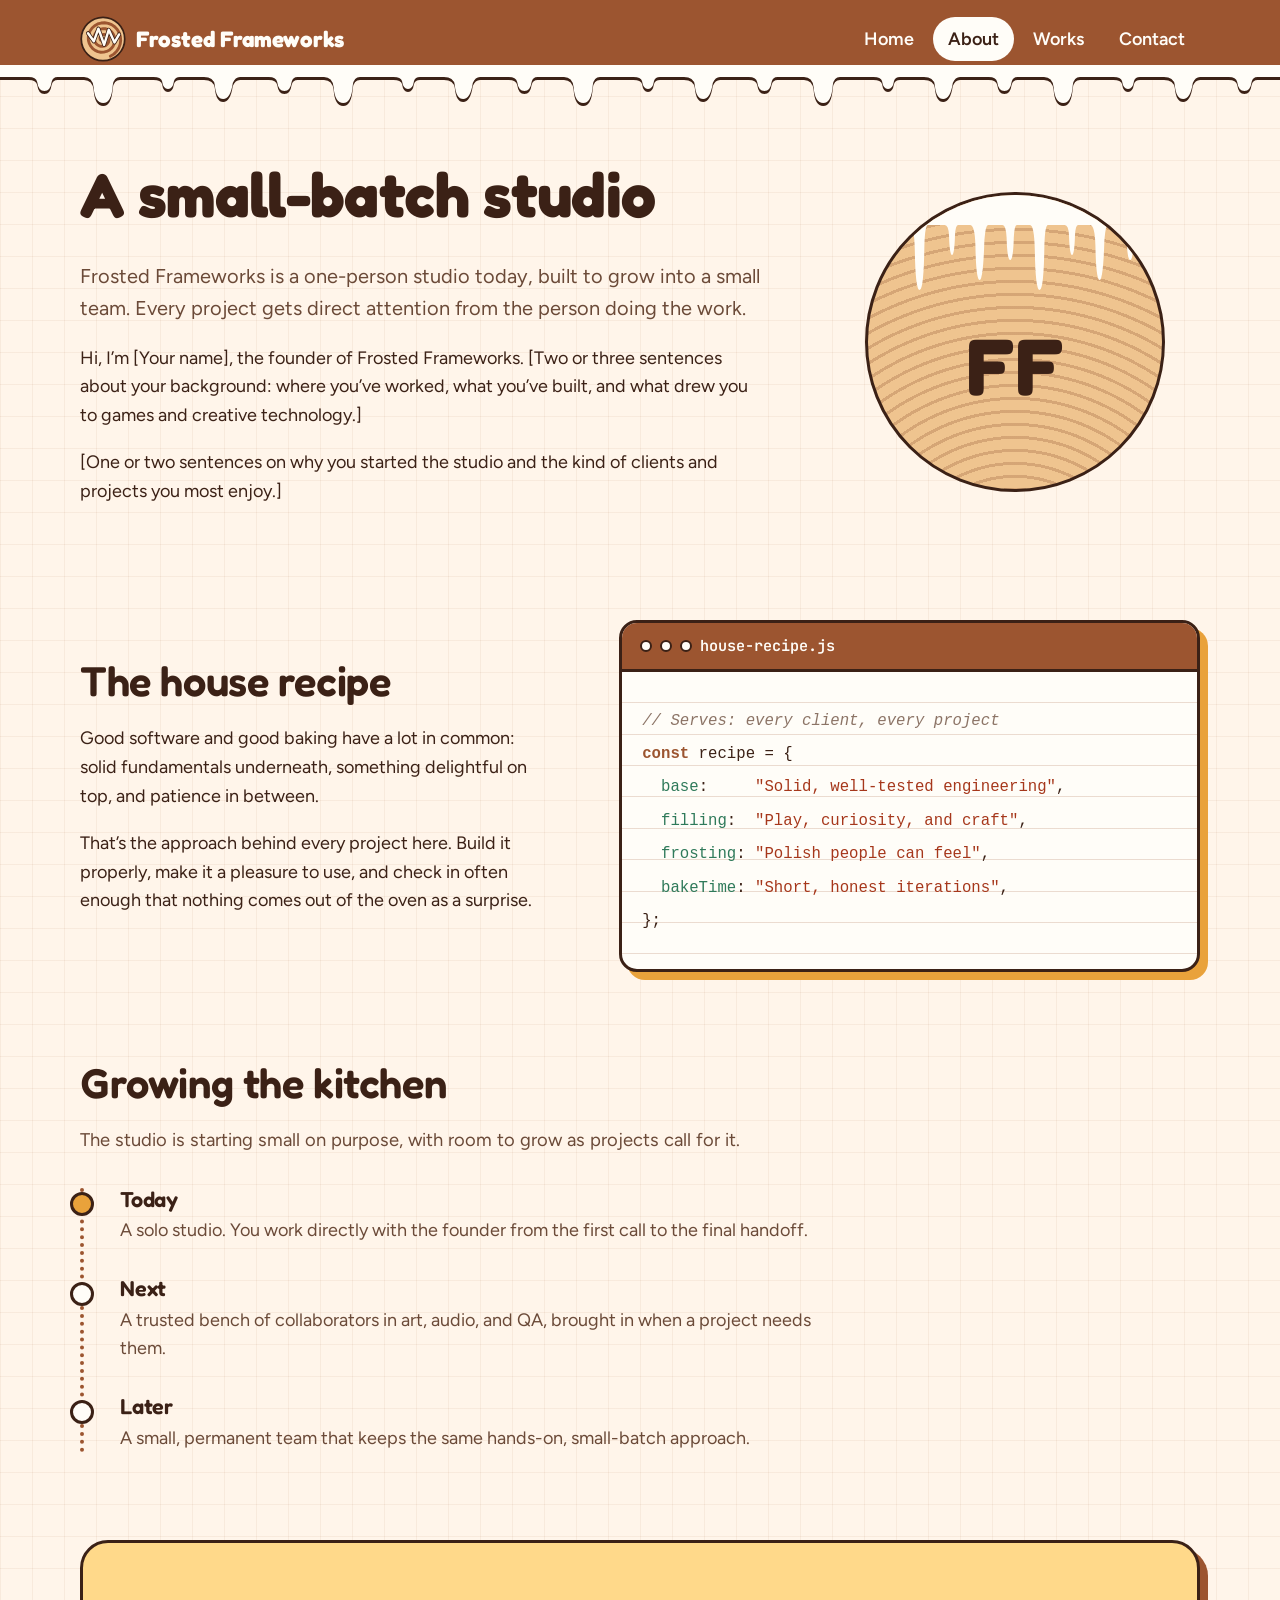
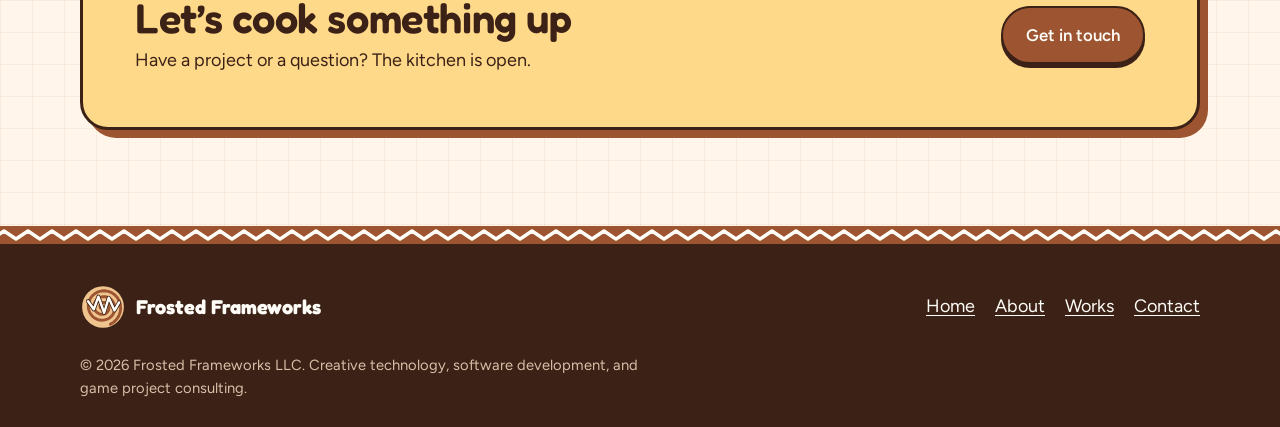
==== about.html @ f28d5090 "Initial Pass" ====
<!doctype html>
<html lang="en">
<head>
  <meta charset="utf-8">
  <meta name="viewport" content="width=device-width, initial-scale=1">
  <title>About | Frosted Frameworks</title>
  <meta name="description" content="Frosted Frameworks is a small-batch creative technology and software studio, built to grow.">
  <link rel="icon" href="favicon.svg" type="image/svg+xml">
  <link rel="preconnect" href="https://fonts.googleapis.com">
  <link rel="preconnect" href="https://fonts.gstatic.com" crossorigin>
  <link href="https://fonts.googleapis.com/css2?family=Fredoka:wght@500;600;700&family=Figtree:wght@400;500;600&family=JetBrains+Mono:wght@400;600&display=swap" rel="stylesheet">
  <link rel="stylesheet" href="css/style.css">
  <script>document.documentElement.classList.add('js')</script>
  <script src="js/main.js" defer></script>
</head>
<body>
<a class="skip" href="#main">Skip to content</a>
<header class="site-header">
  <div class="wrap header-inner">
    <a class="brand" href="index.html"><svg viewBox="0 0 80 80" class="logo" aria-hidden="true"><circle cx="40.0" cy="40.0" r="37.8" fill="#EFC48F" stroke="#3B2116" stroke-width="3.0"/><path d="M40.0 40.0 L40.4 40.1 L40.6 40.3 L40.9 40.7 L40.9 41.1 L40.8 41.6 L40.5 42.1 L40.1 42.5 L39.5 42.8 L38.7 43.0 L37.9 42.9 L37.0 42.6 L36.2 42.1 L35.5 41.3 L35.0 40.3 L34.7 39.2 L34.7 37.9 L35.0 36.6 L35.6 35.3 L36.5 34.1 L37.8 33.2 L39.3 32.5 L41.0 32.2 L42.8 32.2 L44.6 32.7 L46.4 33.7 L47.9 35.0 L49.1 36.7 L50.0 38.8 L50.4 41.0 L50.2 43.4 L49.6 45.7 L48.3 47.9 L46.6 49.8 L44.5 51.4 L41.9 52.4 L39.1 52.9 L36.3 52.7 L33.4 51.9 L30.7 50.5 L28.4 48.4 L26.5 45.8 L25.2 42.8 L24.6 39.5 L24.7 36.0 L25.6 32.6 L27.3 29.4 L29.7 26.6 L32.7 24.4 L36.2 22.8 L40.1 22.1 L44.1 22.2 L48.0 23.2 L51.7 25.0 L55.0 27.7 L57.6 31.1 L59.5 35.1 L60.4 39.5 L60.4 44.0 L59.4 48.5 L57.4 52.7 L54.4 56.5 L50.6 59.6 L46.2 61.7 L41.3 62.9 L36.2 63.0 L31.2 62.0 L26.4 59.8 L22.1 56.6 L18.6 52.5 L16.1 47.6 L14.6 42.2 L14.4 36.6 L15.4 31.0 L17.7 25.6 L21.1 20.8 L25.5 16.9 L30.8 13.9 L36.7 12.2 L42.9 11.8 L49.1 12.8 L55.0 15.1 L60.3 18.7 L64.8 23.4 L68.1 29.1 L70.2 35.5 L70.8 42.2 L69.9 48.9 L67.6 55.4 L63.8 61.3 L58.8 66.3 L52.7 70.1" fill="none" stroke="#9C5530" stroke-width="5.0" stroke-linecap="round" stroke-linejoin="round"/><path d="M14.0 30.0 24.0 44.0 32.0 22.0 42.0 50.0 50.0 24.0 60.0 46.0 68.0 32.0" fill="none" stroke="#3B2116" stroke-width="7.0" stroke-linecap="round" stroke-linejoin="round"/><path d="M14.0 30.0 24.0 44.0 32.0 22.0 42.0 50.0 50.0 24.0 60.0 46.0 68.0 32.0" fill="none" stroke="#FFFDF8" stroke-width="4.2" stroke-linecap="round" stroke-linejoin="round"/></svg><span>Frosted Frameworks</span></a>
    <button class="nav-toggle" type="button" aria-expanded="false" aria-controls="site-nav">Menu</button>
    <nav id="site-nav" class="site-nav" aria-label="Main">
      <ul>
        <li><a href="index.html">Home</a></li>
        <li><a href="about.html" aria-current="page">About</a></li>
        <li><a href="works.html">Works</a></li>
        <li><a href="contact.html">Contact</a></li>
      </ul>
    </nav>
  </div>
</header>
<div class="glaze" aria-hidden="true"><div class="drip"></div></div>
<main id="main">
<section class="page-hero">
  <div class="wrap about-intro">
    <div>
      <h1>A small-batch studio</h1>
      <p class="lead">Frosted Frameworks is a one-person studio today, built to grow into a small team. Every project gets direct attention from the person doing the work.</p>
      <!-- EDIT: Replace the bracketed text with your own story. -->
      <p>Hi, I&rsquo;m [Your name], the founder of Frosted Frameworks. [Two or three sentences about your background: where you&rsquo;ve worked, what you&rsquo;ve built, and what drew you to games and creative technology.]</p>
      <p>[One or two sentences on why you started the studio and the kind of clients and projects you most enjoy.]</p>
    </div>
    <!-- EDIT: To use a photo, add <img src="images/you.jpg" alt="[Your name]"> inside this div. -->
    <div class="portrait" aria-hidden="true"><span>FF</span></div>
  </div>
</section>

<section class="section" aria-labelledby="recipe-title">
  <div class="wrap recipe-grid">
    <div>
      <h2 id="recipe-title">The house recipe</h2>
      <p>Good software and good baking have a lot in common: solid fundamentals underneath, something delightful on top, and patience in between.</p>
      <p>That&rsquo;s the approach behind every project here. Build it properly, make it a pleasure to use, and check in often enough that nothing comes out of the oven as a surprise.</p>
    </div>
    <div class="recipe">
      <div class="recipe-top"><i></i><i></i><i></i><span>house-recipe.js</span></div>
<pre><code><span class="tok-c">// Serves: every client, every project</span>
<span class="tok-k">const</span> recipe = {
  <span class="tok-p">base</span>:     <span class="tok-s">"Solid, well-tested engineering"</span>,
  <span class="tok-p">filling</span>:  <span class="tok-s">"Play, curiosity, and craft"</span>,
  <span class="tok-p">frosting</span>: <span class="tok-s">"Polish people can feel"</span>,
  <span class="tok-p">bakeTime</span>: <span class="tok-s">"Short, honest iterations"</span>,
};</code></pre>
    </div>
  </div>
</section>

<section class="section" aria-labelledby="growth-title" style="padding-top:0">
  <div class="wrap">
    <h2 id="growth-title">Growing the kitchen</h2>
    <p class="section-intro">The studio is starting small on purpose, with room to grow as projects call for it.</p>
    <ol class="timeline">
      <li class="now"><h3>Today</h3><p>A solo studio. You work directly with the founder from the first call to the final handoff.</p></li>
      <li><h3>Next</h3><p>A trusted bench of collaborators in art, audio, and QA, brought in when a project needs them.</p></li>
      <li><h3>Later</h3><p>A small, permanent team that keeps the same hands-on, small-batch approach.</p></li>
    </ol>
  </div>
</section>

<section class="wrap" aria-labelledby="cta-title">
  <div class="cta">
    <div>
      <h2 id="cta-title">Let&rsquo;s cook something up</h2>
      <p>Have a project or a question? The kitchen is open.</p>
    </div>
    <a class="btn btn-primary" href="contact.html">Get in touch</a>
  </div>
</section>
</main>
<footer class="site-footer">
  <div class="wrap footer-inner">
    <a class="brand" href="index.html"><svg viewBox="0 0 80 80" class="logo" aria-hidden="true"><circle cx="40.0" cy="40.0" r="37.8" fill="#EFC48F" stroke="#3B2116" stroke-width="3.0"/><path d="M40.0 40.0 L40.4 40.1 L40.6 40.3 L40.9 40.7 L40.9 41.1 L40.8 41.6 L40.5 42.1 L40.1 42.5 L39.5 42.8 L38.7 43.0 L37.9 42.9 L37.0 42.6 L36.2 42.1 L35.5 41.3 L35.0 40.3 L34.7 39.2 L34.7 37.9 L35.0 36.6 L35.6 35.3 L36.5 34.1 L37.8 33.2 L39.3 32.5 L41.0 32.2 L42.8 32.2 L44.6 32.7 L46.4 33.7 L47.9 35.0 L49.1 36.7 L50.0 38.8 L50.4 41.0 L50.2 43.4 L49.6 45.7 L48.3 47.9 L46.6 49.8 L44.5 51.4 L41.9 52.4 L39.1 52.9 L36.3 52.7 L33.4 51.9 L30.7 50.5 L28.4 48.4 L26.5 45.8 L25.2 42.8 L24.6 39.5 L24.7 36.0 L25.6 32.6 L27.3 29.4 L29.7 26.6 L32.7 24.4 L36.2 22.8 L40.1 22.1 L44.1 22.2 L48.0 23.2 L51.7 25.0 L55.0 27.7 L57.6 31.1 L59.5 35.1 L60.4 39.5 L60.4 44.0 L59.4 48.5 L57.4 52.7 L54.4 56.5 L50.6 59.6 L46.2 61.7 L41.3 62.9 L36.2 63.0 L31.2 62.0 L26.4 59.8 L22.1 56.6 L18.6 52.5 L16.1 47.6 L14.6 42.2 L14.4 36.6 L15.4 31.0 L17.7 25.6 L21.1 20.8 L25.5 16.9 L30.8 13.9 L36.7 12.2 L42.9 11.8 L49.1 12.8 L55.0 15.1 L60.3 18.7 L64.8 23.4 L68.1 29.1 L70.2 35.5 L70.8 42.2 L69.9 48.9 L67.6 55.4 L63.8 61.3 L58.8 66.3 L52.7 70.1" fill="none" stroke="#9C5530" stroke-width="5.0" stroke-linecap="round" stroke-linejoin="round"/><path d="M14.0 30.0 24.0 44.0 32.0 22.0 42.0 50.0 50.0 24.0 60.0 46.0 68.0 32.0" fill="none" stroke="#3B2116" stroke-width="7.0" stroke-linecap="round" stroke-linejoin="round"/><path d="M14.0 30.0 24.0 44.0 32.0 22.0 42.0 50.0 50.0 24.0 60.0 46.0 68.0 32.0" fill="none" stroke="#FFFDF8" stroke-width="4.2" stroke-linecap="round" stroke-linejoin="round"/></svg><span>Frosted Frameworks</span></a>
    <nav aria-label="Footer">
      <ul>
          <li><a href="index.html">Home</a></li>
          <li><a href="about.html">About</a></li>
          <li><a href="works.html">Works</a></li>
          <li><a href="contact.html">Contact</a></li>
      </ul>
    </nav>
    <p class="footer-note">&copy; <span data-year>2026</span> Frosted Frameworks LLC. Creative technology, software development, and game project consulting.</p>
  </div>
</footer>
</body>
</html>
---- css/style.css ----
/* ==========================================================
   Frosted Frameworks — site styles
   Palette, type and the frosting "drip" live in :root so the
   whole look can be retuned in one place.
   ========================================================== */

:root {
  --dough: #FFF5EA;          /* page background */
  --glaze: #FFFDF8;          /* cream-cheese icing */
  --ink: #3B2116;            /* text, outlines (espresso) */
  --ink-soft: #6B4A38;
  --cinnamon: #9C5530;       /* primary */
  --cinnamon-deep: #5A2D18;  /* menu board */
  --caramel: #E9A23B;
  --butter: #FFD98A;
  --pecan: #B8693A;
  --bun: #EFC48F;            /* baked dough */
  --link: #8E3A16;
  --grid: rgba(156, 85, 48, 0.07);

  --display: "Fredoka", "Trebuchet MS", "Segoe UI", sans-serif;
  --body: "Figtree", system-ui, -apple-system, "Segoe UI", Roboto, sans-serif;
  --mono: "JetBrains Mono", ui-monospace, "SFMono-Regular", Consolas, monospace;

  /* The signature icing drip, used as a CSS mask */
  --drip: url("data:image/svg+xml,%3Csvg xmlns='http://www.w3.org/2000/svg' viewBox='0 0 200 40' preserveAspectRatio='none'%3E%3Cpath d='M0 0H200V12Q196 12 194 18Q192 34 186 34Q180 34 179 20Q178 12 170 12H150Q146 12 145 16Q144 24 140 24Q136 24 135 16Q134 12 128 12H100Q95 12 94 20Q93 38 86 38Q79 38 78 22Q77 12 70 12H48Q44 12 43 17Q42 26 37 26Q32 26 31 17Q30 12 24 12H0Z'/%3E%3C/svg%3E");
  /* Cinnamon swirl crumb, used on cake tiers and the portrait */
  --swirl: repeating-radial-gradient(circle at 50% 135%, transparent 0 10px, rgba(122, 58, 28, 0.22) 10px 13px);

  color-scheme: light;
}

*, *::before, *::after { box-sizing: border-box; }

html { scroll-behavior: smooth; }

body {
  margin: 0;
  font-family: var(--body);
  font-size: 1.125rem;
  line-height: 1.6;
  color: var(--ink);
  background-color: var(--dough);
  background-image:
    linear-gradient(var(--grid) 1px, transparent 1px),
    linear-gradient(90deg, var(--grid) 1px, transparent 1px);
  background-size: 32px 32px;
  -webkit-font-smoothing: antialiased;
}

h1, h2, h3 {
  font-family: var(--display);
  font-weight: 600;
  line-height: 1.1;
  margin: 0 0 0.5em;
  letter-spacing: -0.01em;
}
h2 { font-size: clamp(1.9rem, 3.6vw, 2.6rem); }
h3 { font-size: 1.35rem; }

p { margin: 0 0 1em; max-width: 62ch; }
a { color: var(--link); text-underline-offset: 0.18em; }
img { max-width: 100%; display: block; }

::selection { background: var(--butter); color: var(--ink); }

:focus-visible {
  outline: 3px solid var(--ink);
  outline-offset: 3px;
  border-radius: 6px;
}

.wrap { width: min(1120px, 100% - 2.5rem); margin-inline: auto; }

.skip {
  position: absolute; left: 1rem; top: -4rem; z-index: 100;
  background: var(--ink); color: #fff; padding: 0.6rem 1rem; border-radius: 8px;
}
.skip:focus { top: 1rem; }

.visually-hidden {
  position: absolute; width: 1px; height: 1px; overflow: hidden;
  clip: rect(0 0 0 0); white-space: nowrap;
}

/* ---------- Header + frosting drip ---------- */

.site-header { background: var(--cinnamon); }
.site-header :focus-visible { outline-color: var(--glaze); }

.header-inner {
  display: flex; align-items: center; justify-content: space-between;
  gap: 1rem; padding-block: 1rem 1.1rem;
}

.brand {
  display: flex; align-items: center; gap: 0.6rem;
  text-decoration: none; color: var(--glaze);
  font-family: var(--display); font-weight: 700; font-size: 1.4rem;
}
.brand svg { width: 46px; height: 46px; flex: none; }

.site-nav ul { list-style: none; display: flex; gap: 0.25rem; margin: 0; padding: 0; }
.site-nav a {
  display: block; padding: 0.5rem 0.95rem; border-radius: 999px;
  text-decoration: none; color: var(--glaze); font-weight: 600;
}
.site-nav a:hover { background: rgba(255, 253, 248, 0.18); }
.site-nav a[aria-current="page"] { background: var(--glaze); color: var(--ink); }

.nav-toggle {
  display: none;
  font: inherit; font-weight: 600; color: var(--ink);
  background: var(--glaze); border: 2.5px solid var(--ink);
  border-radius: 999px; padding: 0.4rem 1rem; cursor: pointer;
}

/* White icing poured over the bottom of the header */
.glaze { position: relative; z-index: 2; margin-top: -15px; filter: drop-shadow(0 3px 0 var(--ink)); }
.drip {
  height: 44px;
  background: var(--glaze);
  -webkit-mask: var(--drip) repeat-x 0 0 / 240px 40px;
          mask: var(--drip) repeat-x 0 0 / 240px 40px;
}

@media (max-width: 760px) {
  .header-inner { flex-wrap: wrap; }
  .js .nav-toggle { display: inline-block; }
  .js .site-nav { display: none; width: 100%; }
  .js .site-nav.open { display: block; }
  .site-nav ul { flex-direction: column; padding-block: 0.5rem; }
  .site-nav:not(.open) ul { flex-direction: row; flex-wrap: wrap; }
}

/* ---------- Buttons ---------- */

.btn {
  display: inline-flex; align-items: center; justify-content: center;
  padding: 0.85rem 1.45rem; border-radius: 999px;
  font: inherit; font-weight: 600; font-size: 1.05rem;
  text-decoration: none; color: var(--ink);
  border: 2.5px solid var(--ink); box-shadow: 0 4px 0 var(--ink);
  cursor: pointer; transition: transform 0.08s, box-shadow 0.08s;
}
.btn:active { transform: translateY(3px); box-shadow: 0 1px 0 var(--ink); }
.btn-primary { background: var(--cinnamon); color: var(--glaze); }
.btn-primary:hover { background: #B0643B; }
.btn-secondary { background: var(--glaze); }
.btn-secondary:hover { background: #FFF0DC; }
.btn[disabled] { opacity: 0.7; cursor: progress; }

/* ---------- Sections ---------- */

.section { padding-block: clamp(3rem, 7vw, 5.5rem); }
.section-intro { color: var(--ink-soft); font-size: 1.15rem; }
.lead { font-size: 1.25rem; color: var(--ink-soft); }

/* ---------- Home hero + cake ---------- */

.hero { position: relative; overflow: hidden; padding-block: clamp(1.5rem, 5vw, 4rem) clamp(3rem, 7vw, 5rem); }
.hero > .wrap { position: relative; z-index: 1; }

.hero-grid {
  display: grid; grid-template-columns: 1.15fr 0.85fr;
  gap: clamp(2rem, 5vw, 4rem); align-items: center;
}
.hero h1 { font-size: clamp(2.6rem, 6.2vw, 4.5rem); font-weight: 700; max-width: 15ch; }
.hero-actions { display: flex; flex-wrap: wrap; gap: 1rem; margin-top: 1.75rem; }

.sprinkles { position: absolute; inset: 0; pointer-events: none; z-index: 0; }
.sprinkles span {
  position: absolute; width: 20px; height: 7px; border-radius: 4px;
  border: 2px solid var(--ink); opacity: 0.9;
}
.sprinkles span.px { width: 11px; height: 11px; border-radius: 2px; }

.cake {
  position: relative; isolation: isolate;
  display: flex; flex-direction: column; align-items: center;
  width: min(430px, 94%); margin-inline: auto; padding-top: 18px;
}
.topper { position: relative; z-index: 3; margin-bottom: -22px; line-height: 0; }
.topper svg { display: block; }
.tier {
  position: relative; z-index: 1; overflow: hidden; margin-top: -3px;
  border: 3px solid var(--ink); border-radius: 16px 16px 8px 8px;
  padding: 2.6rem 1rem 1.1rem; text-align: center;
  font-family: var(--mono); font-weight: 600; font-size: clamp(0.85rem, 1.6vw, 1rem);
}
.tier::before {
  content: ""; position: absolute; left: 0; right: 0; top: 0; height: 36px;
  filter: drop-shadow(0 2px 0 rgba(59, 33, 22, 0.55));
  background: var(--frost);
  -webkit-mask: var(--drip) repeat-x 0 0 / 96px 36px;
          mask: var(--drip) repeat-x 0 0 / 96px 36px;
}
.tier span { position: relative; background: var(--glaze); border: 2px solid var(--ink); padding: 0.15rem 0.55rem; border-radius: 6px; }
.tier-top  { width: 56%;  background: var(--swirl), var(--butter); --frost: var(--glaze); }
.tier-mid  { width: 78%;  background: var(--swirl), var(--bun); --frost: var(--caramel); }
.tier-base { width: 100%; background: var(--swirl), #D9925A; --frost: var(--glaze); padding-block: 2.9rem 1.5rem; }
.plate {
  position: relative; z-index: 0; width: 116%; height: 26px; margin-top: -12px;
  background: var(--glaze); border: 3px solid var(--ink); border-radius: 50%;
}
.cake-caption { margin: 1.25rem auto 0; text-align: center; font-size: 0.95rem; color: var(--ink-soft); }

/* One orchestrated moment: the cake stacks itself on load */
@keyframes stack {
  from { transform: translateY(-70px); opacity: 0; }
  to   { transform: none; opacity: 1; }
}
.tier, .topper { animation: stack 0.6s cubic-bezier(0.3, 1.45, 0.5, 1) both; }
.tier-base { animation-delay: 0.15s; }
.tier-mid  { animation-delay: 0.4s; }
.tier-top  { animation-delay: 0.65s; }
.topper    { animation-delay: 0.95s; }

/* ---------- Menu board (chalkboard / terminal) ---------- */

.board {
  background: var(--cinnamon-deep); color: var(--glaze);
  border-radius: 28px; padding: clamp(1.75rem, 5vw, 3.5rem);
  outline: 2px dashed rgba(255, 255, 255, 0.22); outline-offset: -14px;
}
.board h2 { color: var(--butter); }
.board .section-intro { color: #F1DCC8; }

.menu { list-style: none; padding: 0; margin: 2.25rem 0 0; display: grid; gap: 2.25rem; }
.menu-head { display: flex; align-items: baseline; gap: 0.8rem; }
.menu-head h3 { margin: 0; font-size: clamp(1.3rem, 2.6vw, 1.75rem); color: var(--glaze); }
.leader { flex: 1; min-width: 2rem; border-bottom: 3px dotted rgba(233, 162, 59, 0.7); transform: translateY(-0.3em); }
.glyph { font-family: var(--mono); color: var(--butter); white-space: nowrap; }
.menu p { color: #F1DCC8; margin: 0.6rem 0 0; }

@media (max-width: 560px) {
  .menu-head { flex-wrap: wrap; }
  .leader { display: none; }
  .glyph { width: 100%; order: -1; font-size: 0.95rem; }
}

/* ---------- Process steps (a real sequence) ---------- */

.steps {
  list-style: none; padding: 0; margin: 2.5rem 0 0;
  display: grid; grid-template-columns: repeat(4, 1fr); gap: 1.75rem;
  counter-reset: step;
}
.steps li { position: relative; counter-increment: step; padding-top: 4.4rem; }
.steps li::before {
  content: counter(step);
  position: absolute; top: 0; left: 0; width: 3.1rem; height: 3.1rem;
  display: grid; place-items: center; border-radius: 50%;
  background: var(--caramel); border: 3px solid var(--ink);
  font-family: var(--display); font-weight: 700; font-size: 1.35rem;
}
.steps li:not(:last-child)::after {
  content: ""; position: absolute; top: 1.55rem; left: 3.7rem; right: -1.2rem;
  border-top: 3px dashed var(--ink-soft); opacity: 0.45;
}
.steps h3 { font-size: 1.4rem; margin-bottom: 0.35rem; }
.steps p { color: var(--ink-soft); font-size: 1.05rem; }

@media (max-width: 900px) {
  .steps { grid-template-columns: repeat(2, 1fr); }
  .steps li::after { display: none; }
}
@media (max-width: 520px) { .steps { grid-template-columns: 1fr; } }

/* ---------- Call to action ---------- */

.cta {
  display: flex; flex-wrap: wrap; align-items: center; justify-content: space-between; gap: 1.5rem 2rem;
  background: var(--butter); border: 3px solid var(--ink); border-radius: 28px;
  padding: clamp(1.75rem, 5vw, 3.25rem); box-shadow: 8px 8px 0 var(--cinnamon);
}
.cta h2 { margin-bottom: 0.3rem; }
.cta p { margin: 0; }

/* ---------- Inner page heading ---------- */

.page-hero { padding-block: clamp(1.5rem, 4vw, 3.5rem) 0.5rem; }
.page-hero h1 { font-size: clamp(2.5rem, 5.6vw, 3.9rem); font-weight: 700; }

/* ---------- About ---------- */

.about-intro { display: grid; grid-template-columns: 1.3fr 0.7fr; gap: clamp(2rem, 5vw, 4rem); align-items: center; }
.portrait {
  position: relative; overflow: hidden; justify-self: center;
  width: 100%; max-width: 300px; aspect-ratio: 1;
  display: grid; place-items: center;
  background: var(--swirl), var(--bun); border: 3px solid var(--ink); border-radius: 50%;
  font-family: var(--display); font-weight: 700; font-size: clamp(3rem, 8vw, 5rem);
}
.portrait::before {
  content: ""; position: absolute; left: 0; right: 0; top: 0; height: 34%;
  background: var(--glaze); filter: drop-shadow(0 3px 0 var(--ink));
  -webkit-mask: var(--drip) repeat-x 0 0 / 120px 100%;
          mask: var(--drip) repeat-x 0 0 / 120px 100%;
}
.portrait span { position: relative; padding-top: 0.6em; }
.portrait img { position: absolute; inset: 0; width: 100%; height: 100%; object-fit: cover; }

.recipe-grid { display: grid; grid-template-columns: 0.9fr 1.1fr; gap: clamp(2rem, 5vw, 4rem); align-items: center; }
.recipe {
  background: var(--glaze); border: 3px solid var(--ink); border-radius: 18px; overflow: hidden;
  box-shadow: 8px 8px 0 var(--caramel);
}
.recipe-top {
  display: flex; align-items: center; gap: 0.5rem;
  background: var(--cinnamon); color: var(--glaze); border-bottom: 3px solid var(--ink);
  padding: 0.7rem 1.1rem; font-family: var(--mono); font-weight: 600; font-size: 0.95rem;
}
.recipe-top i { width: 12px; height: 12px; border-radius: 50%; border: 2px solid var(--ink); background: var(--glaze); }
.recipe pre {
  margin: 0; padding: 2em 1.25rem; overflow-x: auto;
  font-family: var(--mono); font-size: clamp(0.82rem, 1.5vw, 0.98rem); line-height: 2;
  background-image: repeating-linear-gradient(transparent 0 calc(2em - 1px), rgba(156, 85, 48, 0.2) calc(2em - 1px) 2em);
}
.tok-k { color: #9C5530; font-weight: 600; }
.tok-p { color: #2F7A5A; }
.tok-s { color: #A6371B; }
.tok-c { color: #8C7466; font-style: italic; }

.timeline {
  list-style: none; margin: 2rem 0 0; max-width: 760px;
  padding: 0 0 0 2.25rem; border-left: 4px dotted var(--cinnamon);
  display: grid; gap: 2rem;
}
.timeline li { position: relative; }
.timeline li::before {
  content: ""; position: absolute; left: calc(-2.25rem - 14px); top: 0.3rem;
  width: 24px; height: 24px; border-radius: 50%;
  background: var(--glaze); border: 3px solid var(--ink);
}
.timeline li.now::before { background: var(--caramel); }
.timeline h3 { margin-bottom: 0.3rem; }
.timeline p { color: var(--ink-soft); margin: 0; }

/* ---------- Works: display case ---------- */

.shelf { margin-top: clamp(2.5rem, 5vw, 3.75rem); }
.shelf h2 { margin-bottom: 0.3rem; }
.shelf > p { color: var(--ink-soft); }

.case {
  position: relative; overflow: hidden;
  display: flex; flex-wrap: wrap; gap: 0.85rem;
  margin-top: 1.25rem; padding: 1.9rem 1.5rem 1.6rem;
  background: var(--tint); border: 3px solid var(--ink); border-bottom: 0;
  border-radius: 24px 24px 0 0;
}
.case::after { /* glass reflection */
  content: ""; position: absolute; inset: 0; pointer-events: none;
  background: linear-gradient(112deg, transparent 38%, rgba(255, 255, 255, 0.55) 44%, transparent 50%);
}
.shelf-board { height: 20px; background: var(--pecan); border: 3px solid var(--ink); border-radius: 0 0 12px 12px; }

.treat {
  position: relative; z-index: 1;
  font-family: var(--mono); font-weight: 600; font-size: 0.95rem;
  padding: 0.5rem 1rem 0.55rem; background: var(--glaze);
  border: 2.5px solid var(--ink); border-top: 7px solid var(--ink);
  border-radius: 18px 18px 10px 10px;
}
.treat:nth-child(4n+1) { border-top-color: var(--cinnamon); }
.treat:nth-child(4n+2) { border-top-color: var(--caramel); }
.treat:nth-child(4n+3) { border-top-color: var(--cinnamon-deep); }
.treat:nth-child(4n+4) { border-top-color: var(--pecan); }

.tint-butter   { --tint: rgba(255, 217, 138, 0.38); }
.tint-caramel  { --tint: rgba(233, 162, 59, 0.24); }
.tint-cinnamon { --tint: rgba(156, 85, 48, 0.16); }

.projects { display: grid; grid-template-columns: repeat(auto-fit, minmax(270px, 1fr)); gap: 1.75rem; margin-top: 2rem; }
.project {
  display: flex; flex-direction: column; overflow: hidden;
  background: var(--glaze); border: 3px solid var(--ink); border-radius: 20px;
}
.project-art {
  aspect-ratio: 16 / 10; display: grid; place-items: center;
  border-bottom: 3px solid var(--ink);
  font-family: var(--mono); font-weight: 600; font-size: clamp(1.6rem, 3vw, 2.2rem);
  background-color: var(--tint);
  background-image:
    linear-gradient(rgba(59, 33, 22, 0.08) 1px, transparent 1px),
    linear-gradient(90deg, rgba(59, 33, 22, 0.08) 1px, transparent 1px);
  background-size: 20px 20px;
}
.project-body { display: flex; flex-direction: column; flex: 1; padding: 1.3rem 1.4rem 1.5rem; }
.project-body h3 { margin-bottom: 0.4rem; }
.project-meta { margin: 0 0 0.8rem; font-size: 0.98rem; color: var(--ink-soft); }
.project-meta dt { display: inline; font-weight: 600; color: var(--ink); }
.project-meta dd { display: inline; margin: 0; }
.project-meta dd::after { content: ""; display: block; }
.project-body p { font-size: 1.02rem; }
.project-body a { margin-top: auto; font-weight: 600; }

/* ---------- Contact: order ticket ---------- */

.contact-grid { display: grid; grid-template-columns: 1.4fr 0.9fr; gap: clamp(2rem, 5vw, 3.5rem); align-items: start; }

.ticket {
  background: var(--glaze); border: 3px solid var(--ink); border-radius: 8px 8px 22px 22px;
  padding: 0 clamp(1.25rem, 4vw, 2.5rem) 2.25rem;
  box-shadow: 8px 8px 0 var(--caramel);
}
.ticket-head {
  margin: 0 calc(-1 * clamp(1.25rem, 4vw, 2.5rem)) 1.75rem;
  padding: 1.1rem clamp(1.25rem, 4vw, 2.5rem);
  border-bottom: 3px dashed var(--ink);
  display: flex; justify-content: space-between; align-items: baseline; gap: 1rem; flex-wrap: wrap;
}
.ticket-head h2 { margin: 0; font-size: 1.7rem; }
.ticket-head p { margin: 0; font-size: 0.95rem; color: var(--ink-soft); }

.field { display: grid; gap: 0.4rem; margin-bottom: 1.3rem; }
.field-row { display: grid; grid-template-columns: 1fr 1fr; gap: 0 1.25rem; }
label { font-weight: 600; }
.optional { font-weight: 400; color: var(--ink-soft); }
input, select, textarea {
  width: 100%; font: inherit; font-size: 1rem; color: var(--ink);
  padding: 0.8rem 1rem; background: var(--dough);
  border: 2.5px solid var(--ink); border-radius: 12px;
}
textarea { min-height: 160px; resize: vertical; }
input:focus, select:focus, textarea:focus { background: var(--glaze); }
.hint { font-size: 0.92rem; color: var(--ink-soft); margin: 0; }

.form-status { margin: 1rem 0 0; font-weight: 600; }
.form-status.success { color: #2F7A5A; }
.form-status.error { color: #A12D14; }

.aside { display: grid; gap: 1.5rem; }
.aside-card { background: rgba(255, 217, 138, 0.4); border: 3px solid var(--ink); border-radius: 20px; padding: 1.5rem 1.6rem; }
.aside-card h2 { font-size: 1.45rem; }
.aside-card p:last-child, .aside-card ol { margin-bottom: 0; }
.aside-card ol { padding-left: 1.25rem; color: var(--ink-soft); }
.aside-card li + li { margin-top: 0.4rem; }
.email-link { display: inline-block; font-weight: 600; font-size: 1.1rem; overflow-wrap: anywhere; }

/* ---------- Footer ---------- */

.site-footer { margin-top: clamp(3rem, 8vw, 6rem); background: var(--ink); color: #F1DCC8; }
.site-footer::before { /* icing drizzle */
  content: ""; display: block; height: 18px;
  background: var(--cinnamon) url("data:image/svg+xml,%3Csvg xmlns='http://www.w3.org/2000/svg' viewBox='0 0 48 18'%3E%3Cpath d='M0 13 L12 5 L24 13 L36 5 L48 13' fill='none' stroke='%23FFFDF8' stroke-width='3.5' stroke-linecap='round' stroke-linejoin='round'/%3E%3C/svg%3E") repeat-x center / 48px 18px;
}
.footer-inner { display: flex; flex-wrap: wrap; justify-content: space-between; align-items: center; gap: 1.5rem; padding-block: 2.5rem; }
.site-footer .brand { font-size: 1.25rem; }
.site-footer nav ul { list-style: none; display: flex; flex-wrap: wrap; gap: 0.25rem 1.25rem; margin: 0; padding: 0; }
.site-footer a { color: var(--glaze); }
.footer-note { width: 100%; margin: 0; font-size: 0.92rem; color: #D9BFA8; }

/* ---------- Responsive ---------- */

@media (max-width: 860px) {
  .hero-grid, .about-intro, .recipe-grid, .contact-grid { grid-template-columns: 1fr; }
  .hero h1 { max-width: 16ch; }
  .portrait { max-width: 220px; justify-self: start; }
}
@media (max-width: 560px) {
  .field-row { grid-template-columns: 1fr; }
  body { font-size: 1.0625rem; }
}

@media (prefers-reduced-motion: reduce) {
  html { scroll-behavior: auto; }
  *, *::before, *::after { animation: none !important; transition: none !important; }
}

@media (max-width: 860px) {
  .sprinkles { display: none; }
}
@media (max-width: 420px) {
  .site-header .brand { font-size: 1.15rem; gap: 0.45rem; }
  .site-header .brand svg { width: 38px; height: 38px; }
}
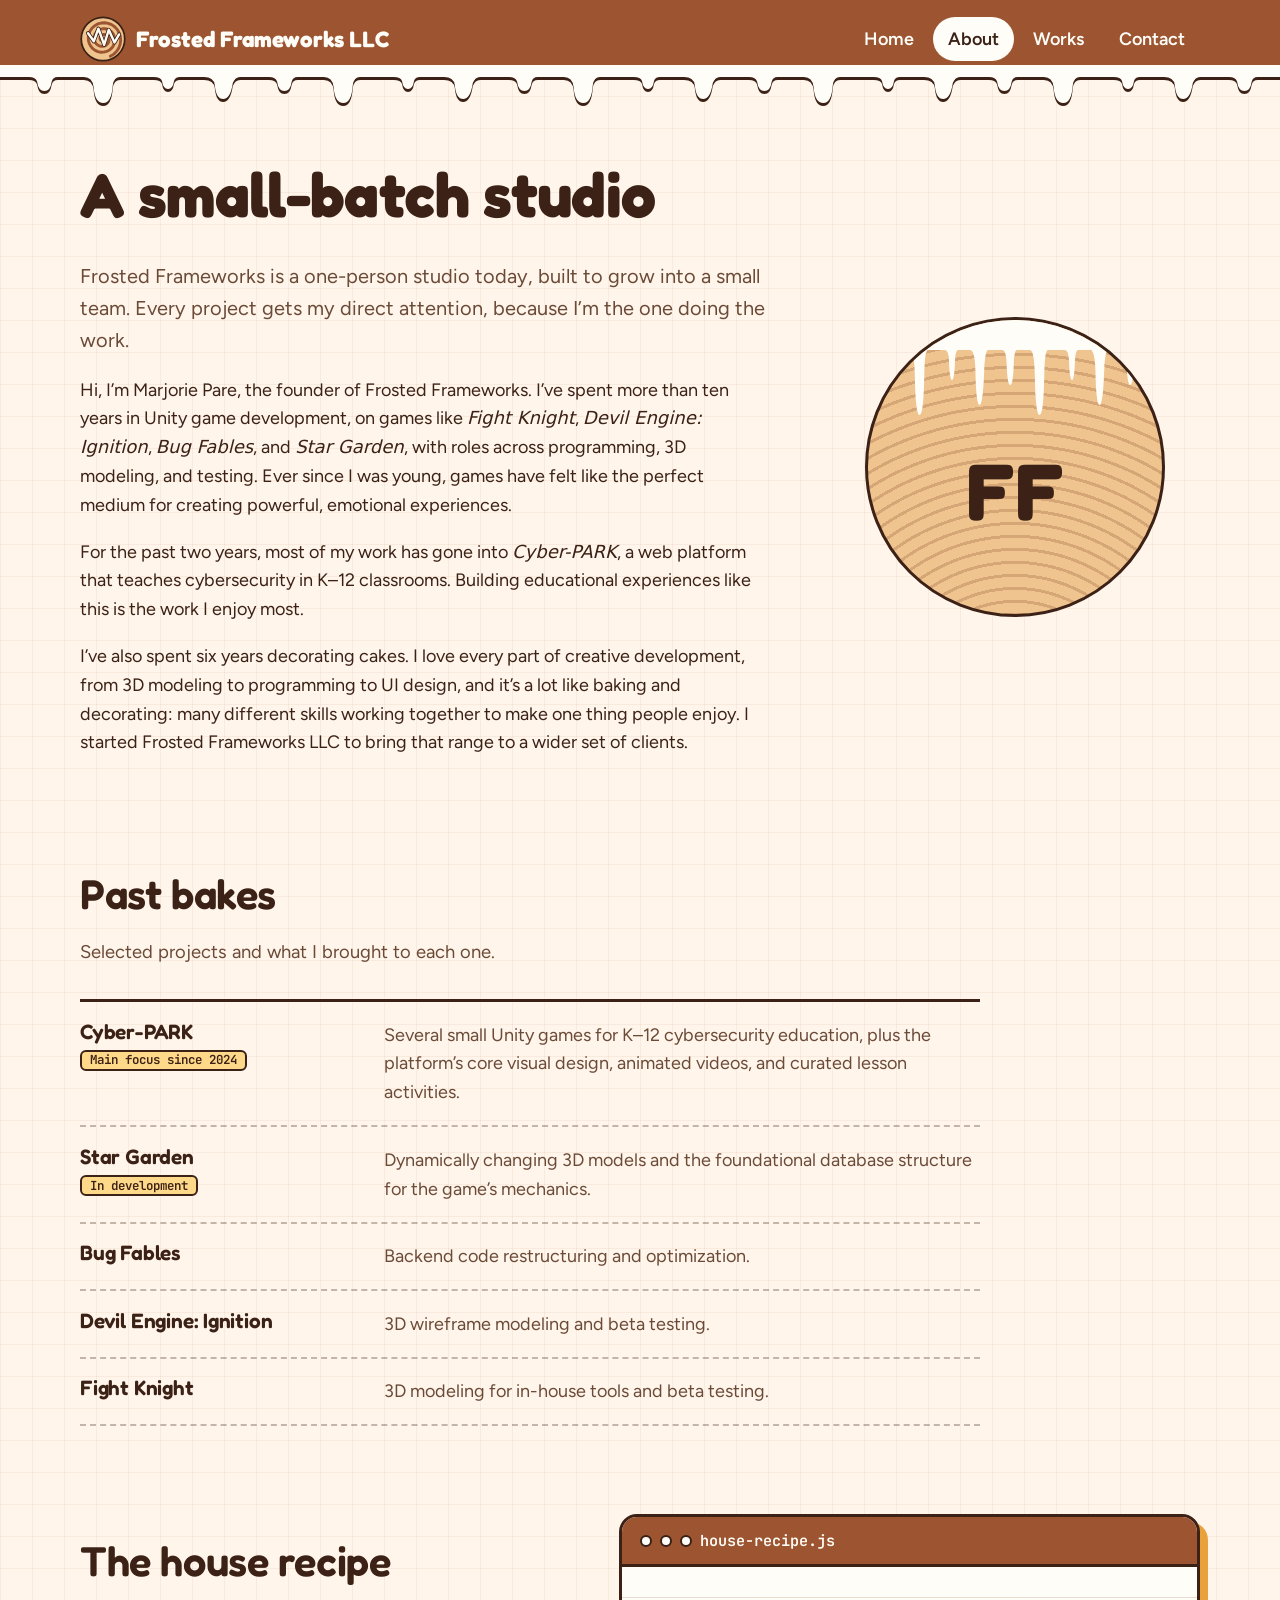
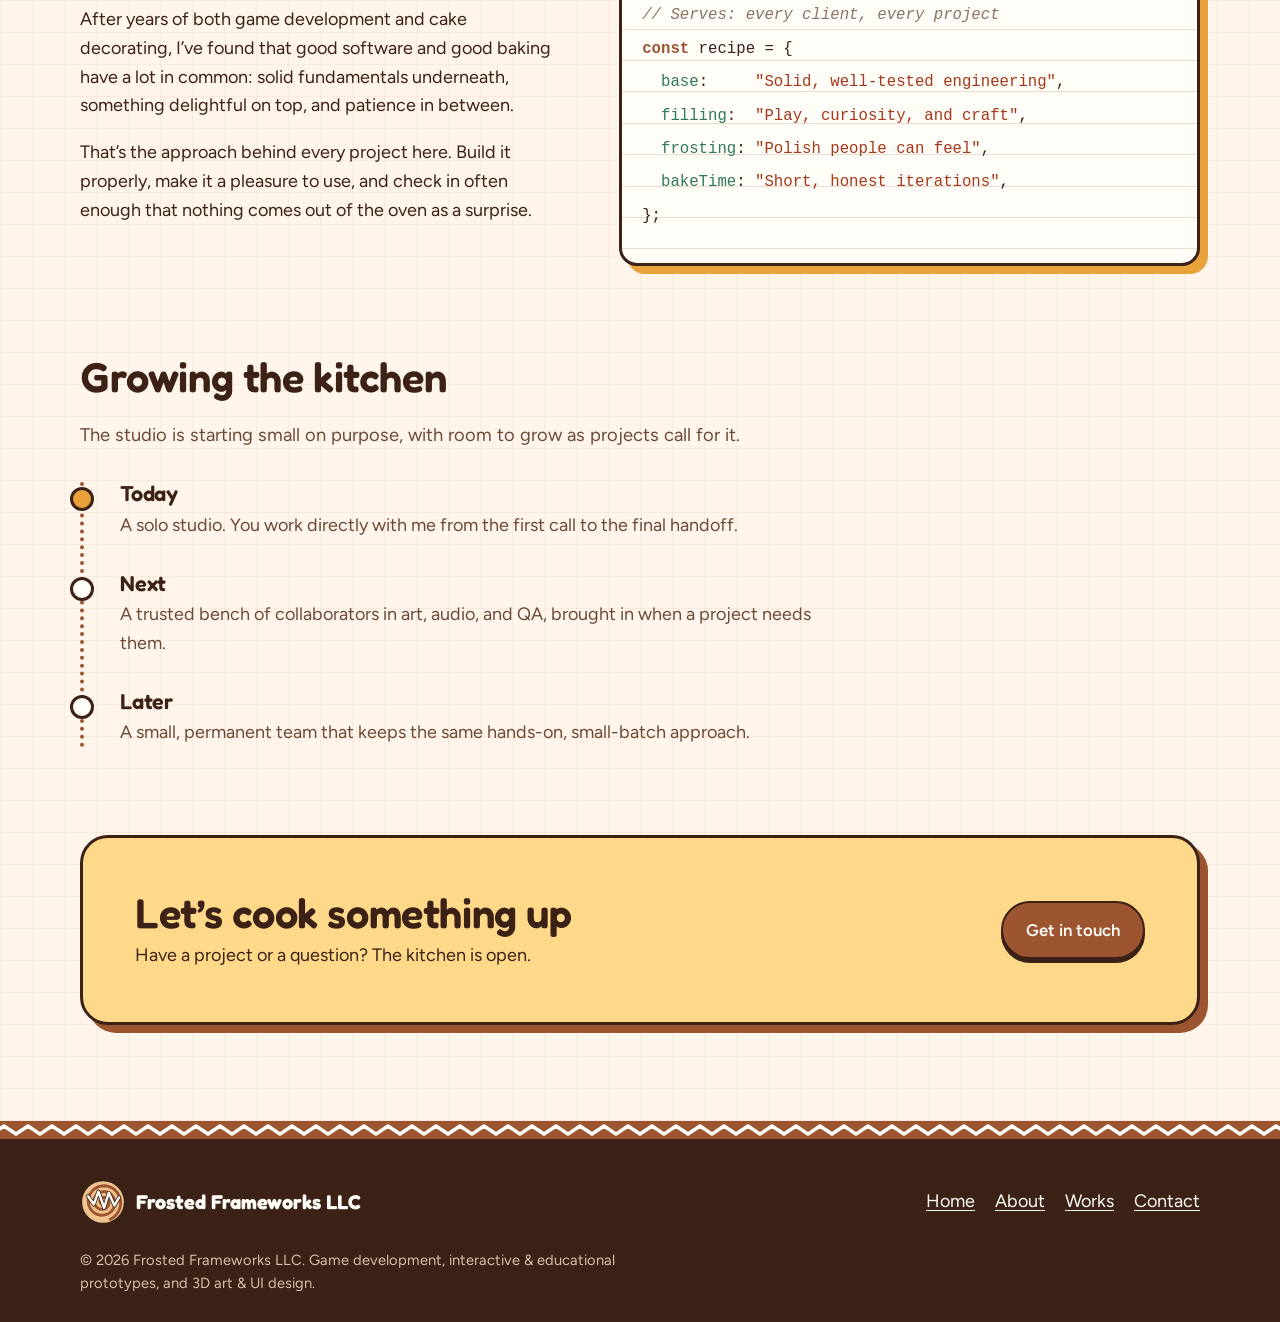
==== commit 83309043: "Refresh services, About content, and shared logo - Move the logo to images/logo.svg and reference it" ====
--- a/about.html
+++ b/about.html
@@ -3,9 +3,9 @@
 <head>
   <meta charset="utf-8">
   <meta name="viewport" content="width=device-width, initial-scale=1">
-  <title>About | Frosted Frameworks</title>
-  <meta name="description" content="Frosted Frameworks is a small-batch creative technology and software studio, built to grow.">
-  <link rel="icon" href="favicon.svg" type="image/svg+xml">
+  <title>About | Frosted Frameworks LLC</title>
+  <meta name="description" content="Meet Marjorie Pare, the Unity developer, 3D artist, and cake decorator behind Frosted Frameworks.">
+  <link rel="icon" href="images/logo.svg" type="image/svg+xml">
   <link rel="preconnect" href="https://fonts.googleapis.com">
   <link rel="preconnect" href="https://fonts.gstatic.com" crossorigin>
   <link href="https://fonts.googleapis.com/css2?family=Fredoka:wght@500;600;700&family=Figtree:wght@400;500;600&family=JetBrains+Mono:wght@400;600&display=swap" rel="stylesheet">
@@ -17,7 +17,7 @@
 <a class="skip" href="#main">Skip to content</a>
 <header class="site-header">
   <div class="wrap header-inner">
-    <a class="brand" href="index.html"><svg viewBox="0 0 80 80" class="logo" aria-hidden="true"><circle cx="40.0" cy="40.0" r="37.8" fill="#EFC48F" stroke="#3B2116" stroke-width="3.0"/><path d="M40.0 40.0 L40.4 40.1 L40.6 40.3 L40.9 40.7 L40.9 41.1 L40.8 41.6 L40.5 42.1 L40.1 42.5 L39.5 42.8 L38.7 43.0 L37.9 42.9 L37.0 42.6 L36.2 42.1 L35.5 41.3 L35.0 40.3 L34.7 39.2 L34.7 37.9 L35.0 36.6 L35.6 35.3 L36.5 34.1 L37.8 33.2 L39.3 32.5 L41.0 32.2 L42.8 32.2 L44.6 32.7 L46.4 33.7 L47.9 35.0 L49.1 36.7 L50.0 38.8 L50.4 41.0 L50.2 43.4 L49.6 45.7 L48.3 47.9 L46.6 49.8 L44.5 51.4 L41.9 52.4 L39.1 52.9 L36.3 52.7 L33.4 51.9 L30.7 50.5 L28.4 48.4 L26.5 45.8 L25.2 42.8 L24.6 39.5 L24.7 36.0 L25.6 32.6 L27.3 29.4 L29.7 26.6 L32.7 24.4 L36.2 22.8 L40.1 22.1 L44.1 22.2 L48.0 23.2 L51.7 25.0 L55.0 27.7 L57.6 31.1 L59.5 35.1 L60.4 39.5 L60.4 44.0 L59.4 48.5 L57.4 52.7 L54.4 56.5 L50.6 59.6 L46.2 61.7 L41.3 62.9 L36.2 63.0 L31.2 62.0 L26.4 59.8 L22.1 56.6 L18.6 52.5 L16.1 47.6 L14.6 42.2 L14.4 36.6 L15.4 31.0 L17.7 25.6 L21.1 20.8 L25.5 16.9 L30.8 13.9 L36.7 12.2 L42.9 11.8 L49.1 12.8 L55.0 15.1 L60.3 18.7 L64.8 23.4 L68.1 29.1 L70.2 35.5 L70.8 42.2 L69.9 48.9 L67.6 55.4 L63.8 61.3 L58.8 66.3 L52.7 70.1" fill="none" stroke="#9C5530" stroke-width="5.0" stroke-linecap="round" stroke-linejoin="round"/><path d="M14.0 30.0 24.0 44.0 32.0 22.0 42.0 50.0 50.0 24.0 60.0 46.0 68.0 32.0" fill="none" stroke="#3B2116" stroke-width="7.0" stroke-linecap="round" stroke-linejoin="round"/><path d="M14.0 30.0 24.0 44.0 32.0 22.0 42.0 50.0 50.0 24.0 60.0 46.0 68.0 32.0" fill="none" stroke="#FFFDF8" stroke-width="4.2" stroke-linecap="round" stroke-linejoin="round"/></svg><span>Frosted Frameworks</span></a>
+    <a class="brand" href="index.html"><img class="logo" src="images/logo.svg" alt="" width="46" height="46"><span>Frosted Frameworks LLC</span></a>
     <button class="nav-toggle" type="button" aria-expanded="false" aria-controls="site-nav">Menu</button>
     <nav id="site-nav" class="site-nav" aria-label="Main">
       <ul>
@@ -35,21 +35,50 @@
   <div class="wrap about-intro">
     <div>
       <h1>A small-batch studio</h1>
-      <p class="lead">Frosted Frameworks is a one-person studio today, built to grow into a small team. Every project gets direct attention from the person doing the work.</p>
-      <!-- EDIT: Replace the bracketed text with your own story. -->
-      <p>Hi, I&rsquo;m [Your name], the founder of Frosted Frameworks. [Two or three sentences about your background: where you&rsquo;ve worked, what you&rsquo;ve built, and what drew you to games and creative technology.]</p>
-      <p>[One or two sentences on why you started the studio and the kind of clients and projects you most enjoy.]</p>
+      <p class="lead">Frosted Frameworks is a one-person studio today, built to grow into a small team. Every project gets my direct attention, because I&rsquo;m the one doing the work.</p>
+      <p>Hi, I&rsquo;m Marjorie Pare, the founder of Frosted Frameworks. I&rsquo;ve spent more than ten years in Unity game development, on games like <cite>Fight Knight</cite>, <cite>Devil Engine: Ignition</cite>, <cite>Bug Fables</cite>, and <cite>Star Garden</cite>, with roles across programming, 3D modeling, and testing. Ever since I was young, games have felt like the perfect medium for creating powerful, emotional experiences.</p>
+      <p>For the past two years, most of my work has gone into <cite>Cyber-PARK</cite>, a web platform that teaches cybersecurity in K&ndash;12 classrooms. Building educational experiences like this is the work I enjoy most.</p>
+      <p>I&rsquo;ve also spent six years decorating cakes. I love every part of creative development, from 3D modeling to programming to UI design, and it&rsquo;s a lot like baking and decorating: many different skills working together to make one thing people enjoy. I started Frosted Frameworks LLC to bring that range to a wider set of clients.</p>
     </div>
     <!-- EDIT: To use a photo, add <img src="images/you.jpg" alt="[Your name]"> inside this div. -->
     <div class="portrait" aria-hidden="true"><span>FF</span></div>
   </div>
 </section>
 
-<section class="section" aria-labelledby="recipe-title">
+<section class="section" aria-labelledby="credits-title">
+  <div class="wrap">
+    <h2 id="credits-title">Past bakes</h2>
+    <p class="section-intro">Selected projects and what I brought to each one.</p>
+    <ul class="credits">
+      <li>
+        <h3><cite>Cyber-PARK</cite> <span class="credit-note">Main focus since 2024</span></h3>
+        <p>Several small Unity games for K&ndash;12 cybersecurity education, plus the platform&rsquo;s core visual design, animated videos, and curated lesson activities.</p>
+      </li>
+      <li>
+        <h3><cite>Star Garden</cite> <span class="credit-note">In development</span></h3>
+        <p>Dynamically changing 3D models and the foundational database structure for the game&rsquo;s mechanics.</p>
+      </li>
+      <li>
+        <h3><cite>Bug Fables</cite></h3>
+        <p>Backend code restructuring and optimization.</p>
+      </li>
+      <li>
+        <h3><cite>Devil Engine: Ignition</cite></h3>
+        <p>3D wireframe modeling and beta testing.</p>
+      </li>
+      <li>
+        <h3><cite>Fight Knight</cite></h3>
+        <p>3D modeling for in-house tools and beta testing.</p>
+      </li>
+    </ul>
+  </div>
+</section>
+
+<section class="section" aria-labelledby="recipe-title" style="padding-top:0">
   <div class="wrap recipe-grid">
     <div>
       <h2 id="recipe-title">The house recipe</h2>
-      <p>Good software and good baking have a lot in common: solid fundamentals underneath, something delightful on top, and patience in between.</p>
+      <p>After years of both game development and cake decorating, I&rsquo;ve found that good software and good baking have a lot in common: solid fundamentals underneath, something delightful on top, and patience in between.</p>
       <p>That&rsquo;s the approach behind every project here. Build it properly, make it a pleasure to use, and check in often enough that nothing comes out of the oven as a surprise.</p>
     </div>
     <div class="recipe">
@@ -70,7 +99,7 @@
     <h2 id="growth-title">Growing the kitchen</h2>
     <p class="section-intro">The studio is starting small on purpose, with room to grow as projects call for it.</p>
     <ol class="timeline">
-      <li class="now"><h3>Today</h3><p>A solo studio. You work directly with the founder from the first call to the final handoff.</p></li>
+      <li class="now"><h3>Today</h3><p>A solo studio. You work directly with me from the first call to the final handoff.</p></li>
       <li><h3>Next</h3><p>A trusted bench of collaborators in art, audio, and QA, brought in when a project needs them.</p></li>
       <li><h3>Later</h3><p>A small, permanent team that keeps the same hands-on, small-batch approach.</p></li>
     </ol>
@@ -89,7 +118,7 @@
 </main>
 <footer class="site-footer">
   <div class="wrap footer-inner">
-    <a class="brand" href="index.html"><svg viewBox="0 0 80 80" class="logo" aria-hidden="true"><circle cx="40.0" cy="40.0" r="37.8" fill="#EFC48F" stroke="#3B2116" stroke-width="3.0"/><path d="M40.0 40.0 L40.4 40.1 L40.6 40.3 L40.9 40.7 L40.9 41.1 L40.8 41.6 L40.5 42.1 L40.1 42.5 L39.5 42.8 L38.7 43.0 L37.9 42.9 L37.0 42.6 L36.2 42.1 L35.5 41.3 L35.0 40.3 L34.7 39.2 L34.7 37.9 L35.0 36.6 L35.6 35.3 L36.5 34.1 L37.8 33.2 L39.3 32.5 L41.0 32.2 L42.8 32.2 L44.6 32.7 L46.4 33.7 L47.9 35.0 L49.1 36.7 L50.0 38.8 L50.4 41.0 L50.2 43.4 L49.6 45.7 L48.3 47.9 L46.6 49.8 L44.5 51.4 L41.9 52.4 L39.1 52.9 L36.3 52.7 L33.4 51.9 L30.7 50.5 L28.4 48.4 L26.5 45.8 L25.2 42.8 L24.6 39.5 L24.7 36.0 L25.6 32.6 L27.3 29.4 L29.7 26.6 L32.7 24.4 L36.2 22.8 L40.1 22.1 L44.1 22.2 L48.0 23.2 L51.7 25.0 L55.0 27.7 L57.6 31.1 L59.5 35.1 L60.4 39.5 L60.4 44.0 L59.4 48.5 L57.4 52.7 L54.4 56.5 L50.6 59.6 L46.2 61.7 L41.3 62.9 L36.2 63.0 L31.2 62.0 L26.4 59.8 L22.1 56.6 L18.6 52.5 L16.1 47.6 L14.6 42.2 L14.4 36.6 L15.4 31.0 L17.7 25.6 L21.1 20.8 L25.5 16.9 L30.8 13.9 L36.7 12.2 L42.9 11.8 L49.1 12.8 L55.0 15.1 L60.3 18.7 L64.8 23.4 L68.1 29.1 L70.2 35.5 L70.8 42.2 L69.9 48.9 L67.6 55.4 L63.8 61.3 L58.8 66.3 L52.7 70.1" fill="none" stroke="#9C5530" stroke-width="5.0" stroke-linecap="round" stroke-linejoin="round"/><path d="M14.0 30.0 24.0 44.0 32.0 22.0 42.0 50.0 50.0 24.0 60.0 46.0 68.0 32.0" fill="none" stroke="#3B2116" stroke-width="7.0" stroke-linecap="round" stroke-linejoin="round"/><path d="M14.0 30.0 24.0 44.0 32.0 22.0 42.0 50.0 50.0 24.0 60.0 46.0 68.0 32.0" fill="none" stroke="#FFFDF8" stroke-width="4.2" stroke-linecap="round" stroke-linejoin="round"/></svg><span>Frosted Frameworks</span></a>
+    <a class="brand" href="index.html"><img class="logo" src="images/logo.svg" alt="" width="46" height="46"><span>Frosted Frameworks LLC</span></a>
     <nav aria-label="Footer">
       <ul>
           <li><a href="index.html">Home</a></li>
@@ -98,7 +127,7 @@
           <li><a href="contact.html">Contact</a></li>
       </ul>
     </nav>
-    <p class="footer-note">&copy; <span data-year>2026</span> Frosted Frameworks LLC. Creative technology, software development, and game project consulting.</p>
+    <p class="footer-note">&copy; <span data-year>2026</span> Frosted Frameworks LLC. Game development, interactive &amp; educational prototypes, and 3D art &amp; UI design.</p>
   </div>
 </footer>
 </body>
--- a/css/style.css
+++ b/css/style.css
@@ -98,7 +98,7 @@
   text-decoration: none; color: var(--glaze);
   font-family: var(--display); font-weight: 700; font-size: 1.4rem;
 }
-.brand svg { width: 46px; height: 46px; flex: none; }
+.brand .logo { width: 46px; height: 46px; flex: none; }
 
 .site-nav ul { list-style: none; display: flex; gap: 0.25rem; margin: 0; padding: 0; }
 .site-nav a {
@@ -125,7 +125,10 @@
 }
 
 @media (max-width: 760px) {
-  .header-inner { flex-wrap: wrap; }
+  /* Brand takes the leftover space; the menu opens on its own row below */
+  .header-inner { display: grid; grid-template-columns: minmax(0, 1fr) auto; column-gap: 0.75rem; }
+  .site-nav { grid-column: 1 / -1; }
+  .brand span { line-height: 1.1; }
   .js .nav-toggle { display: inline-block; }
   .js .site-nav { display: none; width: 100%; }
   .js .site-nav.open { display: block; }
@@ -180,8 +183,9 @@
   display: flex; flex-direction: column; align-items: center;
   width: min(430px, 94%); margin-inline: auto; padding-top: 18px;
 }
-.topper { position: relative; z-index: 3; margin-bottom: -22px; line-height: 0; }
-.topper svg { display: block; }
+.topper { position: relative; z-index: 3; width: 120px; height: 74px; margin-bottom: -22px; }
+/* The logo, squashed so the roll sits flat on the cake */
+.topper img { display: block; width: 120px; height: 120px; transform: scaleY(0.617); transform-origin: top; }
 .tier {
   position: relative; z-index: 1; overflow: hidden; margin-top: -3px;
   border: 3px solid var(--ink); border-radius: 16px 16px 8px 8px;
@@ -203,7 +207,6 @@
   position: relative; z-index: 0; width: 116%; height: 26px; margin-top: -12px;
   background: var(--glaze); border: 3px solid var(--ink); border-radius: 50%;
 }
-.cake-caption { margin: 1.25rem auto 0; text-align: center; font-size: 0.95rem; color: var(--ink-soft); }
 
 /* One orchestrated moment: the cake stacks itself on load */
 @keyframes stack {
@@ -300,6 +303,21 @@
 }
 .portrait span { position: relative; padding-top: 0.6em; }
 .portrait img { position: absolute; inset: 0; width: 100%; height: 100%; object-fit: cover; }
+
+/* Credits: a game-style roll of past projects */
+.credits { list-style: none; margin: 2rem 0 0; padding: 0; max-width: 900px; border-top: 3px solid var(--ink); }
+.credits li {
+  display: grid; grid-template-columns: minmax(0, 17rem) 1fr; gap: 0.35rem 2rem;
+  padding-block: 1.15rem; border-bottom: 2px dashed rgba(59, 33, 22, 0.3);
+}
+.credits h3 { margin: 0; font-size: 1.3rem; }
+.credits cite { font-style: normal; }
+.credit-note {
+  display: block; width: fit-content; margin-top: 0.4rem;
+  font-family: var(--mono); font-size: 0.78rem; font-weight: 600; letter-spacing: 0;
+  padding: 0.1rem 0.5rem; background: var(--butter); border: 2px solid var(--ink); border-radius: 6px;
+}
+.credits p { margin: 0; color: var(--ink-soft); }
 
 .recipe-grid { display: grid; grid-template-columns: 0.9fr 1.1fr; gap: clamp(2rem, 5vw, 4rem); align-items: center; }
 .recipe {
@@ -412,7 +430,6 @@
   display: flex; justify-content: space-between; align-items: baseline; gap: 1rem; flex-wrap: wrap;
 }
 .ticket-head h2 { margin: 0; font-size: 1.7rem; }
-.ticket-head p { margin: 0; font-size: 0.95rem; color: var(--ink-soft); }
 
 .field { display: grid; gap: 0.4rem; margin-bottom: 1.3rem; }
 .field-row { display: grid; grid-template-columns: 1fr 1fr; gap: 0 1.25rem; }
@@ -461,6 +478,7 @@
 }
 @media (max-width: 560px) {
   .field-row { grid-template-columns: 1fr; }
+  .credits li { grid-template-columns: 1fr; }
   body { font-size: 1.0625rem; }
 }
 
@@ -472,7 +490,13 @@
 @media (max-width: 860px) {
   .sprinkles { display: none; }
 }
-@media (max-width: 420px) {
-  .site-header .brand { font-size: 1.15rem; gap: 0.45rem; }
-  .site-header .brand svg { width: 38px; height: 38px; }
-}
+@media (max-width: 480px) {
+  .site-header .brand { font-size: 1.05rem; gap: 0.45rem; }
+  .site-header .brand .logo { width: 36px; height: 36px; }
+  .nav-toggle { padding: 0.35rem 0.85rem; }
+}
+@media (max-width: 380px) {
+  .header-inner { column-gap: 0.5rem; }
+  .site-header .brand { font-size: 0.98rem; }
+  .nav-toggle { padding: 0.3rem 0.7rem; }
+}
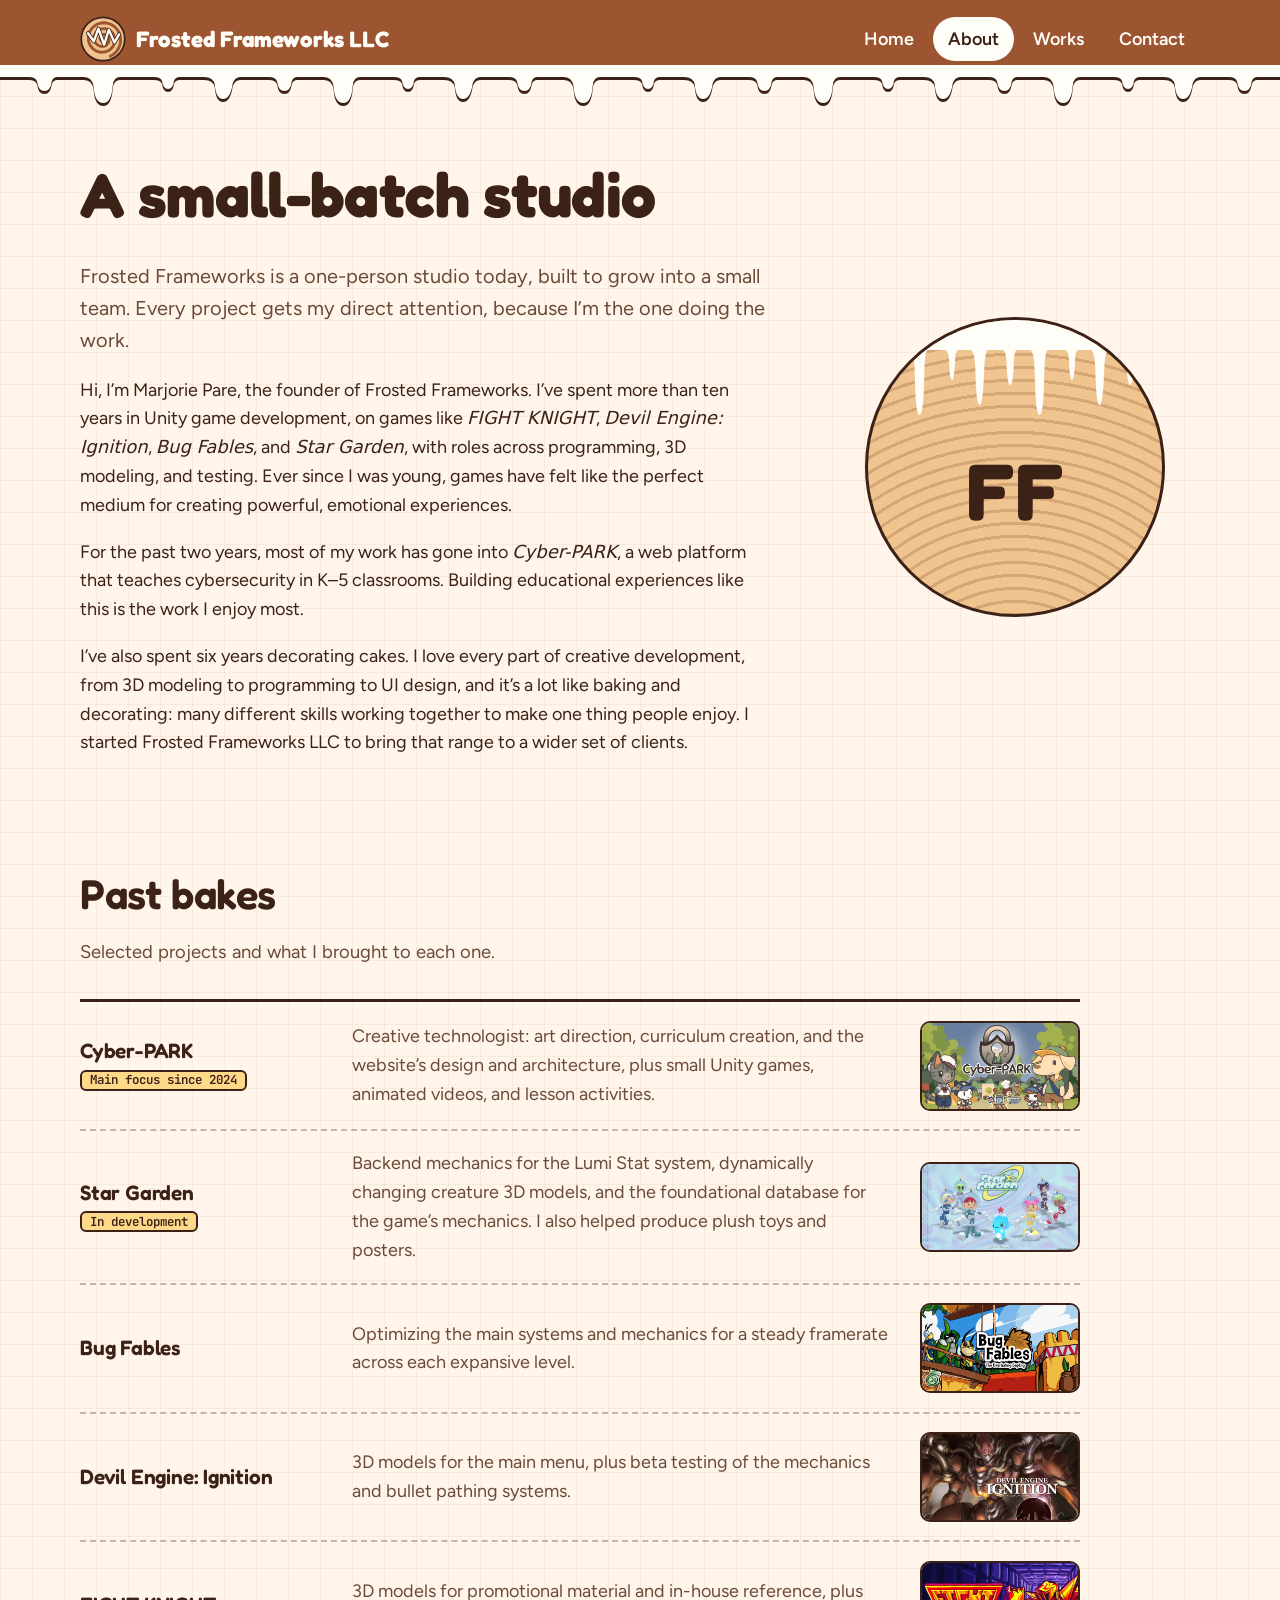
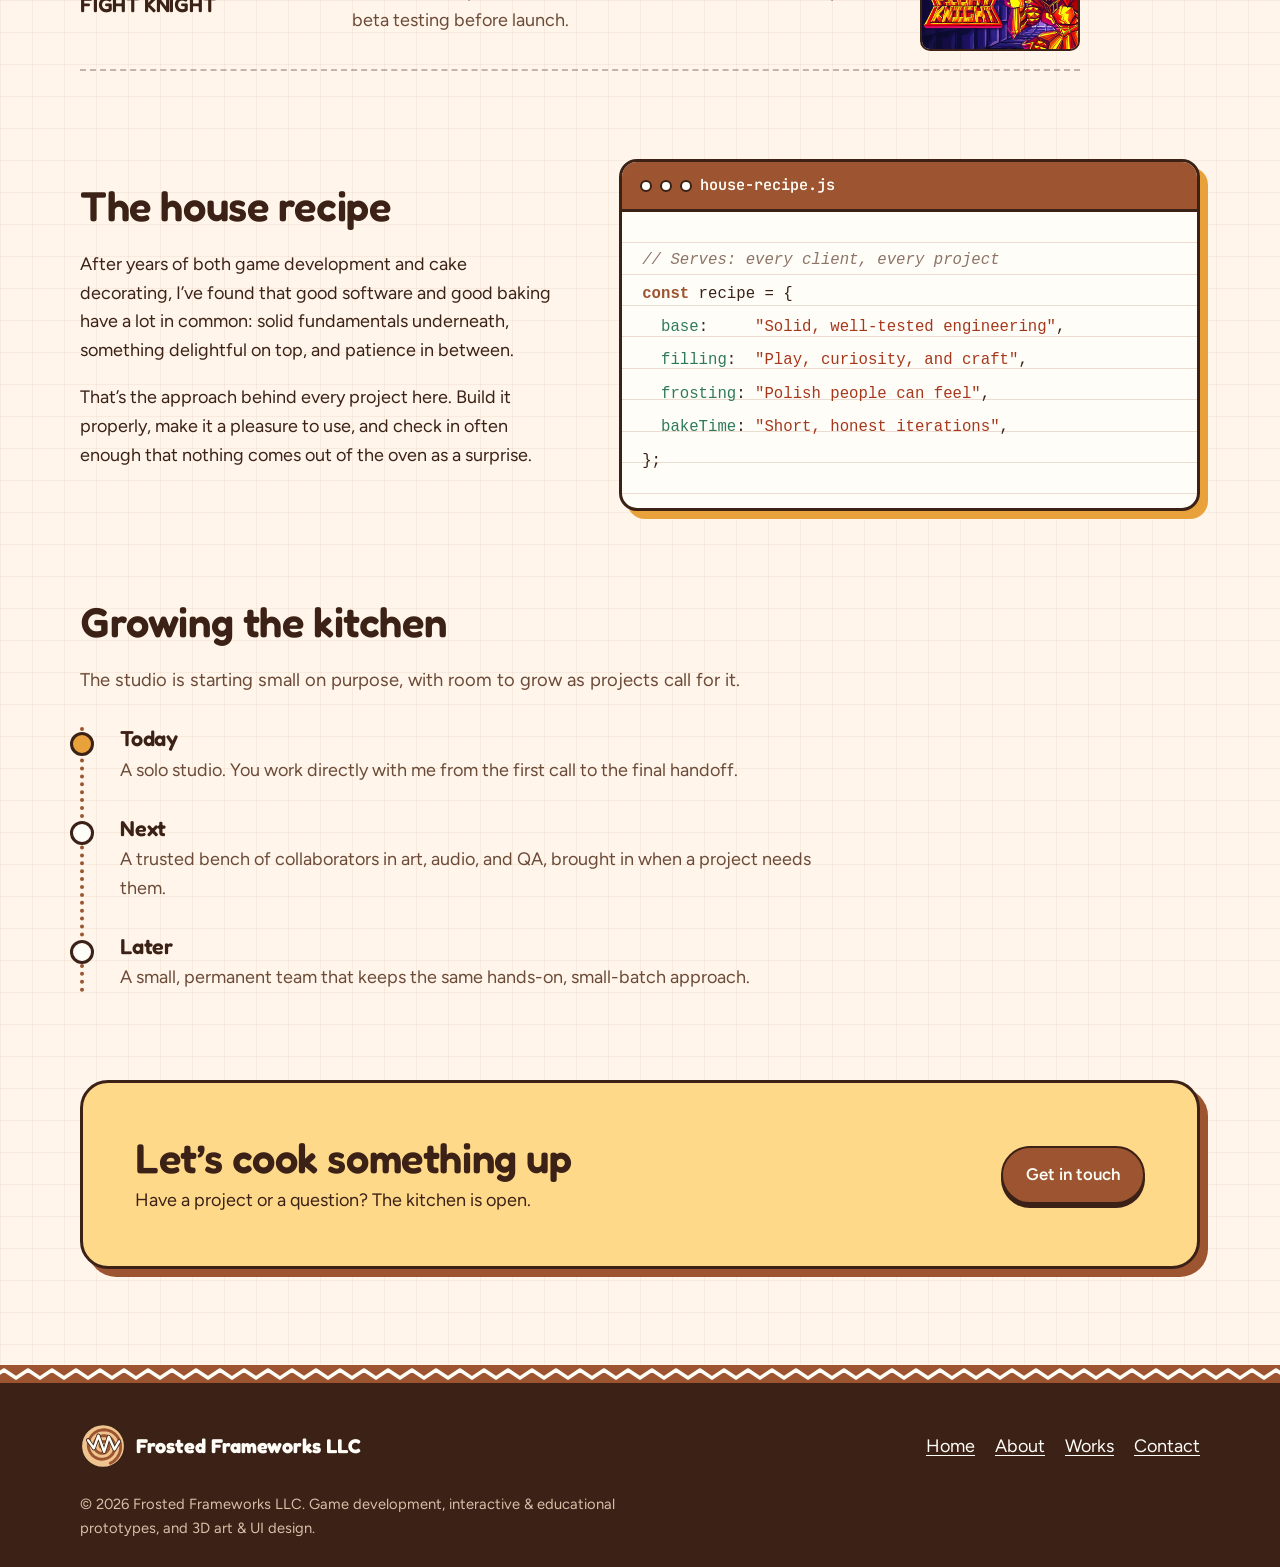
==== commit f9f7fb99: "Build out the Works page and link project credits - Replace placeholder cards with Cyber-PARK and St" ====
--- a/about.html
+++ b/about.html
@@ -5,6 +5,17 @@
   <meta name="viewport" content="width=device-width, initial-scale=1">
   <title>About | Frosted Frameworks LLC</title>
   <meta name="description" content="Meet Marjorie Pare, the Unity developer, 3D artist, and cake decorator behind Frosted Frameworks.">
+  <link rel="canonical" href="https://frostedframeworks.com/about.html">
+  <meta property="og:type" content="website">
+  <meta property="og:site_name" content="Frosted Frameworks LLC">
+  <meta property="og:title" content="About | Frosted Frameworks LLC">
+  <meta property="og:description" content="Meet Marjorie Pare, the Unity developer, 3D artist, and cake decorator behind Frosted Frameworks.">
+  <meta property="og:url" content="https://frostedframeworks.com/about.html">
+  <meta property="og:image" content="https://frostedframeworks.com/images/social-card.png">
+  <meta property="og:image:width" content="1200">
+  <meta property="og:image:height" content="630">
+  <meta property="og:image:alt" content="Frosted Frameworks LLC: fresh-baked games, prototypes, and 3D work, next to a three-tier cake topped with a cinnamon roll.">
+  <meta name="twitter:card" content="summary_large_image">
   <link rel="icon" href="images/logo.svg" type="image/svg+xml">
   <link rel="preconnect" href="https://fonts.googleapis.com">
   <link rel="preconnect" href="https://fonts.gstatic.com" crossorigin>
@@ -36,8 +47,8 @@
     <div>
       <h1>A small-batch studio</h1>
       <p class="lead">Frosted Frameworks is a one-person studio today, built to grow into a small team. Every project gets my direct attention, because I&rsquo;m the one doing the work.</p>
-      <p>Hi, I&rsquo;m Marjorie Pare, the founder of Frosted Frameworks. I&rsquo;ve spent more than ten years in Unity game development, on games like <cite>Fight Knight</cite>, <cite>Devil Engine: Ignition</cite>, <cite>Bug Fables</cite>, and <cite>Star Garden</cite>, with roles across programming, 3D modeling, and testing. Ever since I was young, games have felt like the perfect medium for creating powerful, emotional experiences.</p>
-      <p>For the past two years, most of my work has gone into <cite>Cyber-PARK</cite>, a web platform that teaches cybersecurity in K&ndash;12 classrooms. Building educational experiences like this is the work I enjoy most.</p>
+      <p>Hi, I&rsquo;m Marjorie Pare, the founder of Frosted Frameworks. I&rsquo;ve spent more than ten years in Unity game development, on games like <cite>FIGHT KNIGHT</cite>, <cite>Devil Engine: Ignition</cite>, <cite>Bug Fables</cite>, and <cite>Star Garden</cite>, with roles across programming, 3D modeling, and testing. Ever since I was young, games have felt like the perfect medium for creating powerful, emotional experiences.</p>
+      <p>For the past two years, most of my work has gone into <cite>Cyber-PARK</cite>, a web platform that teaches cybersecurity in K&ndash;5 classrooms. Building educational experiences like this is the work I enjoy most.</p>
       <p>I&rsquo;ve also spent six years decorating cakes. I love every part of creative development, from 3D modeling to programming to UI design, and it&rsquo;s a lot like baking and decorating: many different skills working together to make one thing people enjoy. I started Frosted Frameworks LLC to bring that range to a wider set of clients.</p>
     </div>
     <!-- EDIT: To use a photo, add <img src="images/you.jpg" alt="[Your name]"> inside this div. -->
@@ -51,24 +62,29 @@
     <p class="section-intro">Selected projects and what I brought to each one.</p>
     <ul class="credits">
       <li>
-        <h3><cite>Cyber-PARK</cite> <span class="credit-note">Main focus since 2024</span></h3>
-        <p>Several small Unity games for K&ndash;12 cybersecurity education, plus the platform&rsquo;s core visual design, animated videos, and curated lesson activities.</p>
+        <h3><cite>Cyber-PARK</cite> <span class="credit-notes"><span class="credit-note">Main focus since 2024</span></span></h3>
+        <p>Creative technologist: art direction, curriculum creation, and the website&rsquo;s design and architecture, plus small Unity games, animated videos, and lesson activities.</p>
+        <a class="credit-thumb-link" href="https://cpark.uncw.edu/" target="_blank" rel="noopener"><img class="credit-thumb" src="images/works/cyber-park.webp" alt="Visit Cyber-PARK (opens in a new tab)" width="160" height="90" loading="lazy"></a>
       </li>
       <li>
-        <h3><cite>Star Garden</cite> <span class="credit-note">In development</span></h3>
-        <p>Dynamically changing 3D models and the foundational database structure for the game&rsquo;s mechanics.</p>
+        <h3><cite>Star Garden</cite> <span class="credit-notes"><span class="credit-note">In development</span></span></h3>
+        <p>Backend mechanics for the Lumi Stat system, dynamically changing creature 3D models, and the foundational database for the game&rsquo;s mechanics. I also helped produce plush toys and posters.</p>
+        <a class="credit-thumb-link" href="https://www.stargardengame.com/" target="_blank" rel="noopener"><img class="credit-thumb" src="images/works/star-garden.webp" alt="Visit the Star Garden website (opens in a new tab)" width="160" height="90" loading="lazy"></a>
       </li>
       <li>
         <h3><cite>Bug Fables</cite></h3>
-        <p>Backend code restructuring and optimization.</p>
+        <p>Optimizing the main systems and mechanics for a steady framerate across each expansive level.</p>
+        <a class="credit-thumb-link" href="https://store.steampowered.com/app/1082710/Bug_Fables_The_Everlasting_Sapling/" target="_blank" rel="noopener"><img class="credit-thumb" src="images/works/bug-fables.webp" alt="View Bug Fables on Steam (opens in a new tab)" width="160" height="90" loading="lazy"></a>
       </li>
       <li>
         <h3><cite>Devil Engine: Ignition</cite></h3>
-        <p>3D wireframe modeling and beta testing.</p>
+        <p>3D models for the main menu, plus beta testing of the mechanics and bullet pathing systems.</p>
+        <a class="credit-thumb-link" href="https://store.steampowered.com/app/1104760/Devil_Engine_Ignition/" target="_blank" rel="noopener"><img class="credit-thumb" src="images/works/devil-engine-ignition.webp" alt="View Devil Engine: Ignition on Steam (opens in a new tab)" width="160" height="90" loading="lazy"></a>
       </li>
       <li>
-        <h3><cite>Fight Knight</cite></h3>
-        <p>3D modeling for in-house tools and beta testing.</p>
+        <h3><cite>FIGHT KNIGHT</cite></h3>
+        <p>3D models for promotional material and in-house reference, plus beta testing before launch.</p>
+        <a class="credit-thumb-link" href="https://store.steampowered.com/app/792120/FIGHT_KNIGHT/" target="_blank" rel="noopener"><img class="credit-thumb" src="images/works/fight-knight.webp" alt="View FIGHT KNIGHT on Steam (opens in a new tab)" width="160" height="90" loading="lazy"></a>
       </li>
     </ul>
   </div>
--- a/css/style.css
+++ b/css/style.css
@@ -45,8 +45,11 @@
     linear-gradient(var(--grid) 1px, transparent 1px),
     linear-gradient(90deg, var(--grid) 1px, transparent 1px);
   background-size: 32px 32px;
+  /* Keep the footer at the bottom on short pages */
+  display: flex; flex-direction: column; min-height: 100vh;
   -webkit-font-smoothing: antialiased;
 }
+main { flex: 1; }
 
 h1, h2, h3 {
   font-family: var(--display);
@@ -305,19 +308,31 @@
 .portrait img { position: absolute; inset: 0; width: 100%; height: 100%; object-fit: cover; }
 
 /* Credits: a game-style roll of past projects */
-.credits { list-style: none; margin: 2rem 0 0; padding: 0; max-width: 900px; border-top: 3px solid var(--ink); }
+.credits { list-style: none; margin: 2rem 0 0; padding: 0; max-width: 1000px; border-top: 3px solid var(--ink); }
 .credits li {
-  display: grid; grid-template-columns: minmax(0, 17rem) 1fr; gap: 0.35rem 2rem;
+  display: grid; grid-template-columns: minmax(0, 15rem) 1fr 160px; gap: 0.6rem 2rem;
+  grid-template-areas: "title text thumb"; align-items: center;
   padding-block: 1.15rem; border-bottom: 2px dashed rgba(59, 33, 22, 0.3);
 }
-.credits h3 { margin: 0; font-size: 1.3rem; }
+.credits h3 { grid-area: title; margin: 0; font-size: 1.3rem; }
 .credits cite { font-style: normal; }
+.credits p { grid-area: text; margin: 0; color: var(--ink-soft); }
+.credit-thumb-link {
+  grid-area: thumb; display: block; border-radius: 10px;
+  transition: transform 0.12s, box-shadow 0.12s;
+}
+.credit-thumb-link:hover { transform: translateY(-3px); box-shadow: 0 5px 0 var(--cinnamon); }
+.credit-thumb {
+  display: block; width: 100%; height: auto; aspect-ratio: 16 / 9; object-fit: cover;
+  border: 2.5px solid var(--ink); border-radius: 10px; background: var(--bun);
+}
+/* Small status tags under a project title (About credits and Works cards) */
+.credit-notes { display: flex; flex-wrap: wrap; gap: 0.35rem; margin-top: 0.4rem; }
 .credit-note {
-  display: block; width: fit-content; margin-top: 0.4rem;
   font-family: var(--mono); font-size: 0.78rem; font-weight: 600; letter-spacing: 0;
   padding: 0.1rem 0.5rem; background: var(--butter); border: 2px solid var(--ink); border-radius: 6px;
 }
-.credits p { margin: 0; color: var(--ink-soft); }
+.credit-note.demo { background: var(--cinnamon); color: var(--glaze); }
 
 .recipe-grid { display: grid; grid-template-columns: 0.9fr 1.1fr; gap: clamp(2rem, 5vw, 4rem); align-items: center; }
 .recipe {
@@ -358,7 +373,7 @@
 /* ---------- Works: display case ---------- */
 
 .shelf { margin-top: clamp(2.5rem, 5vw, 3.75rem); }
-.shelf h2 { margin-bottom: 0.3rem; }
+.shelf h3 { font-size: clamp(1.4rem, 2.6vw, 1.75rem); margin-bottom: 0.3rem; }
 .shelf > p { color: var(--ink-soft); }
 
 .case {
@@ -390,29 +405,56 @@
 .tint-caramel  { --tint: rgba(233, 162, 59, 0.24); }
 .tint-cinnamon { --tint: rgba(156, 85, 48, 0.16); }
 
-.projects { display: grid; grid-template-columns: repeat(auto-fit, minmax(270px, 1fr)); gap: 1.75rem; margin-top: 2rem; }
+.projects { display: grid; grid-template-columns: repeat(3, minmax(0, 1fr)); gap: 1.75rem; margin-top: 2rem; }
 .project {
   display: flex; flex-direction: column; overflow: hidden;
   background: var(--glaze); border: 3px solid var(--ink); border-radius: 20px;
 }
-.project-art {
-  aspect-ratio: 16 / 10; display: grid; place-items: center;
-  border-bottom: 3px solid var(--ink);
-  font-family: var(--mono); font-weight: 600; font-size: clamp(1.6rem, 3vw, 2.2rem);
-  background-color: var(--tint);
-  background-image:
-    linear-gradient(rgba(59, 33, 22, 0.08) 1px, transparent 1px),
-    linear-gradient(90deg, rgba(59, 33, 22, 0.08) 1px, transparent 1px);
-  background-size: 20px 20px;
-}
+.project-img {
+  display: block; width: 100%; height: auto; min-height: 0; aspect-ratio: 16 / 9; object-fit: cover;
+  background: var(--bun); border-bottom: 3px solid var(--ink);
+}
+/* Featured projects span the full row, image beside the text ("flip" puts the image on the right) */
+.project.featured {
+  grid-column: 1 / -1; display: grid; grid-template-columns: 1.1fr 1fr;
+  box-shadow: 8px 8px 0 var(--caramel);
+}
+.project.featured .project-img { height: 100%; aspect-ratio: auto; border-bottom: 0; border-right: 3px solid var(--ink); }
+.project.featured.flip { grid-template-columns: 1fr 1.1fr; }
+.project.featured.flip .project-img { order: 2; border-right: 0; border-left: 3px solid var(--ink); }
 .project-body { display: flex; flex-direction: column; flex: 1; padding: 1.3rem 1.4rem 1.5rem; }
 .project-body h3 { margin-bottom: 0.4rem; }
+.tools { list-style: none; display: flex; flex-wrap: wrap; gap: 0.4rem; margin: 0 0 1.2rem; padding: 0; }
+.tools li {
+  font-family: var(--mono); font-size: 0.8rem; font-weight: 600;
+  padding: 0.15rem 0.6rem; background: var(--dough); border: 2px solid var(--ink); border-radius: 999px;
+}
 .project-meta { margin: 0 0 0.8rem; font-size: 0.98rem; color: var(--ink-soft); }
 .project-meta dt { display: inline; font-weight: 600; color: var(--ink); }
 .project-meta dd { display: inline; margin: 0; }
 .project-meta dd::after { content: ""; display: block; }
 .project-body p { font-size: 1.02rem; }
-.project-body a { margin-top: auto; font-weight: 600; }
+.project-link { margin-top: auto; align-self: flex-start; font-weight: 600; }
+.project-links { margin-top: auto; display: flex; flex-wrap: wrap; align-items: center; gap: 0.75rem 1.25rem; }
+.project-links .project-link { margin-top: 0; }
+.btn-small { padding: 0.55rem 1.1rem; font-size: 0.95rem; box-shadow: 0 3px 0 var(--ink); }
+.btn-butter { background: var(--butter); }
+.btn-butter:hover { background: #FFE6A8; }
+
+@media (max-width: 760px) {
+  .credits li { grid-template-columns: 1fr 120px; grid-template-areas: "title thumb" "text text"; }
+}
+
+@media (max-width: 1000px) {
+  .projects { grid-template-columns: 1fr; }
+}
+@media (max-width: 760px) {
+  .project.featured, .project.featured.flip { grid-template-columns: 1fr; }
+  .project.featured .project-img, .project.featured.flip .project-img {
+    order: 0; height: auto; aspect-ratio: 16 / 9; object-position: center;
+    border-right: 0; border-left: 0; border-bottom: 3px solid var(--ink);
+  }
+}
 
 /* ---------- Contact: order ticket ---------- */
 
@@ -478,7 +520,6 @@
 }
 @media (max-width: 560px) {
   .field-row { grid-template-columns: 1fr; }
-  .credits li { grid-template-columns: 1fr; }
   body { font-size: 1.0625rem; }
 }
 
